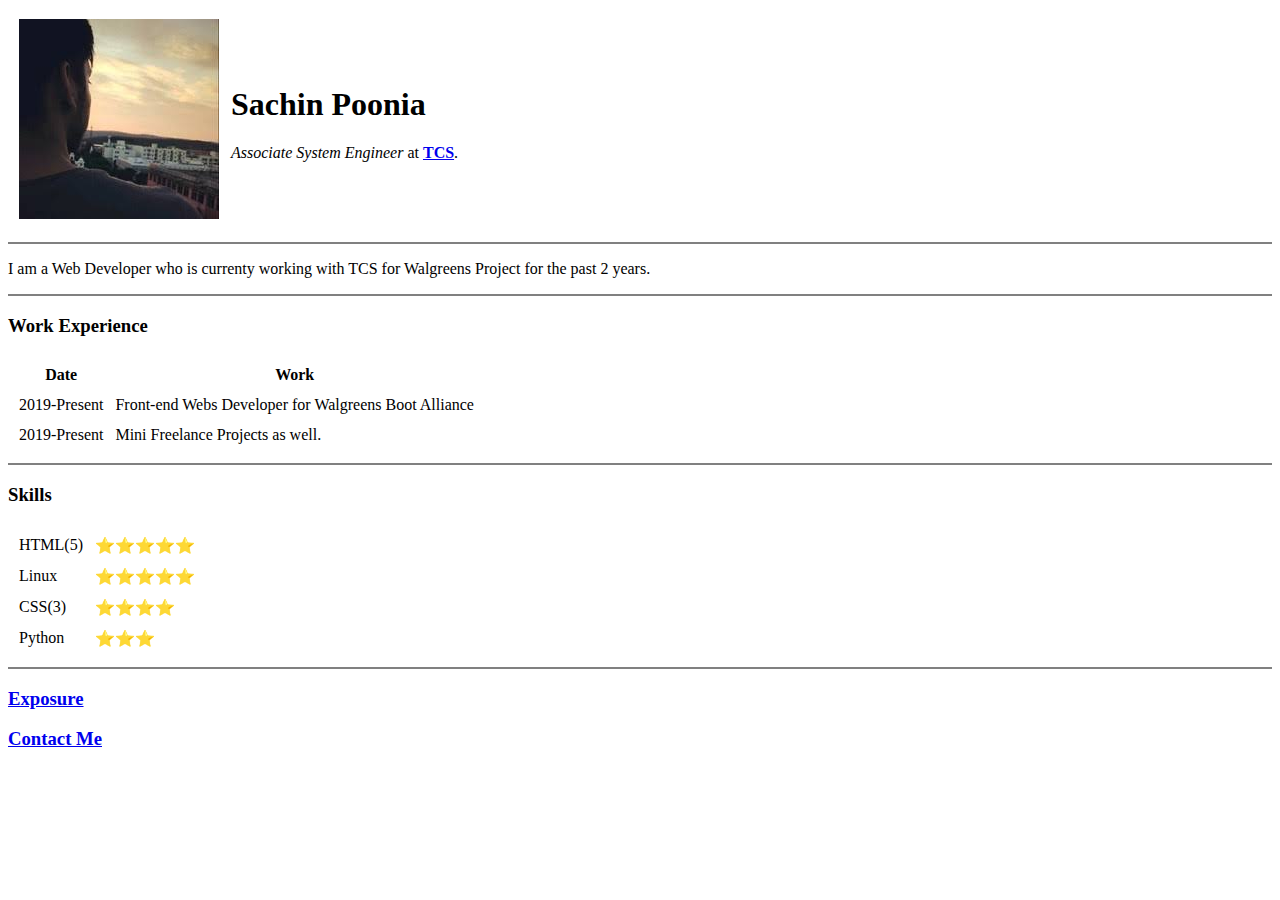
==== index.html @ d63f4b1d "Add files via upload" ====
<!DOCTYPE html>
<html lang="en" dir="ltr">
  <head>
    <meta charset="utf-8">
    <title>Sachin's Personal Site</title>
  </head>
  <body>
    <table cellspacing="10">
      <tr>
        <td><img src="download.jpg" alt="sachin's profile pic"></td>
        <td><h1>Sachin Poonia</h1>
        <p><em>Associate System Engineer</em> at <strong><a href="https://www.tcs.com/">TCS</a></strong>.</p>
      </tr>
    </table>
    <hr size="2" noshade>
      <p>I am a Web Developer who is currenty working with TCS for Walgreens Project for the past 2 years.</p>
      <hr size="2" noshade>
      <h3>Work Experience</h3>
    <table cellspacing="10">
      <thead>
        <th>Date</th>
        <th>Work</th>
      </thead>
      <tbody>
        <tr>
        <td>2019-Present</td>
        <td>Front-end Webs Developer for Walgreens Boot Alliance</td>
      </tr>
      <tr>
        <td>2019-Present</td>
        <td>Mini Freelance Projects as well.</td>
      </tr>
      </tbody>
    </table>
    <hr size="2" noshade>
    <h3>Skills</h3>
    <table  cellspacing="10">
          <tr>
            <td>HTML(5)</td>
            <td>⭐⭐⭐⭐⭐</td>
          </tr>
          <tr>
            <td>Linux</td>
            <td>⭐⭐⭐⭐⭐</td>
          </tr>
          <tr>
            <td>CSS(3)</td>
            <td>⭐⭐⭐⭐</td>
          </tr>
          <tr>
            <td>Python</td>
            <td>⭐⭐⭐</td>
          </tr>
          </table>
        <hr size="2" noshade>
    <h3><a href="Exposure.html">Exposure</a></h3>
    <h3><a href="Contact.html">Contact Me</a></h3>
  </body>
</html>
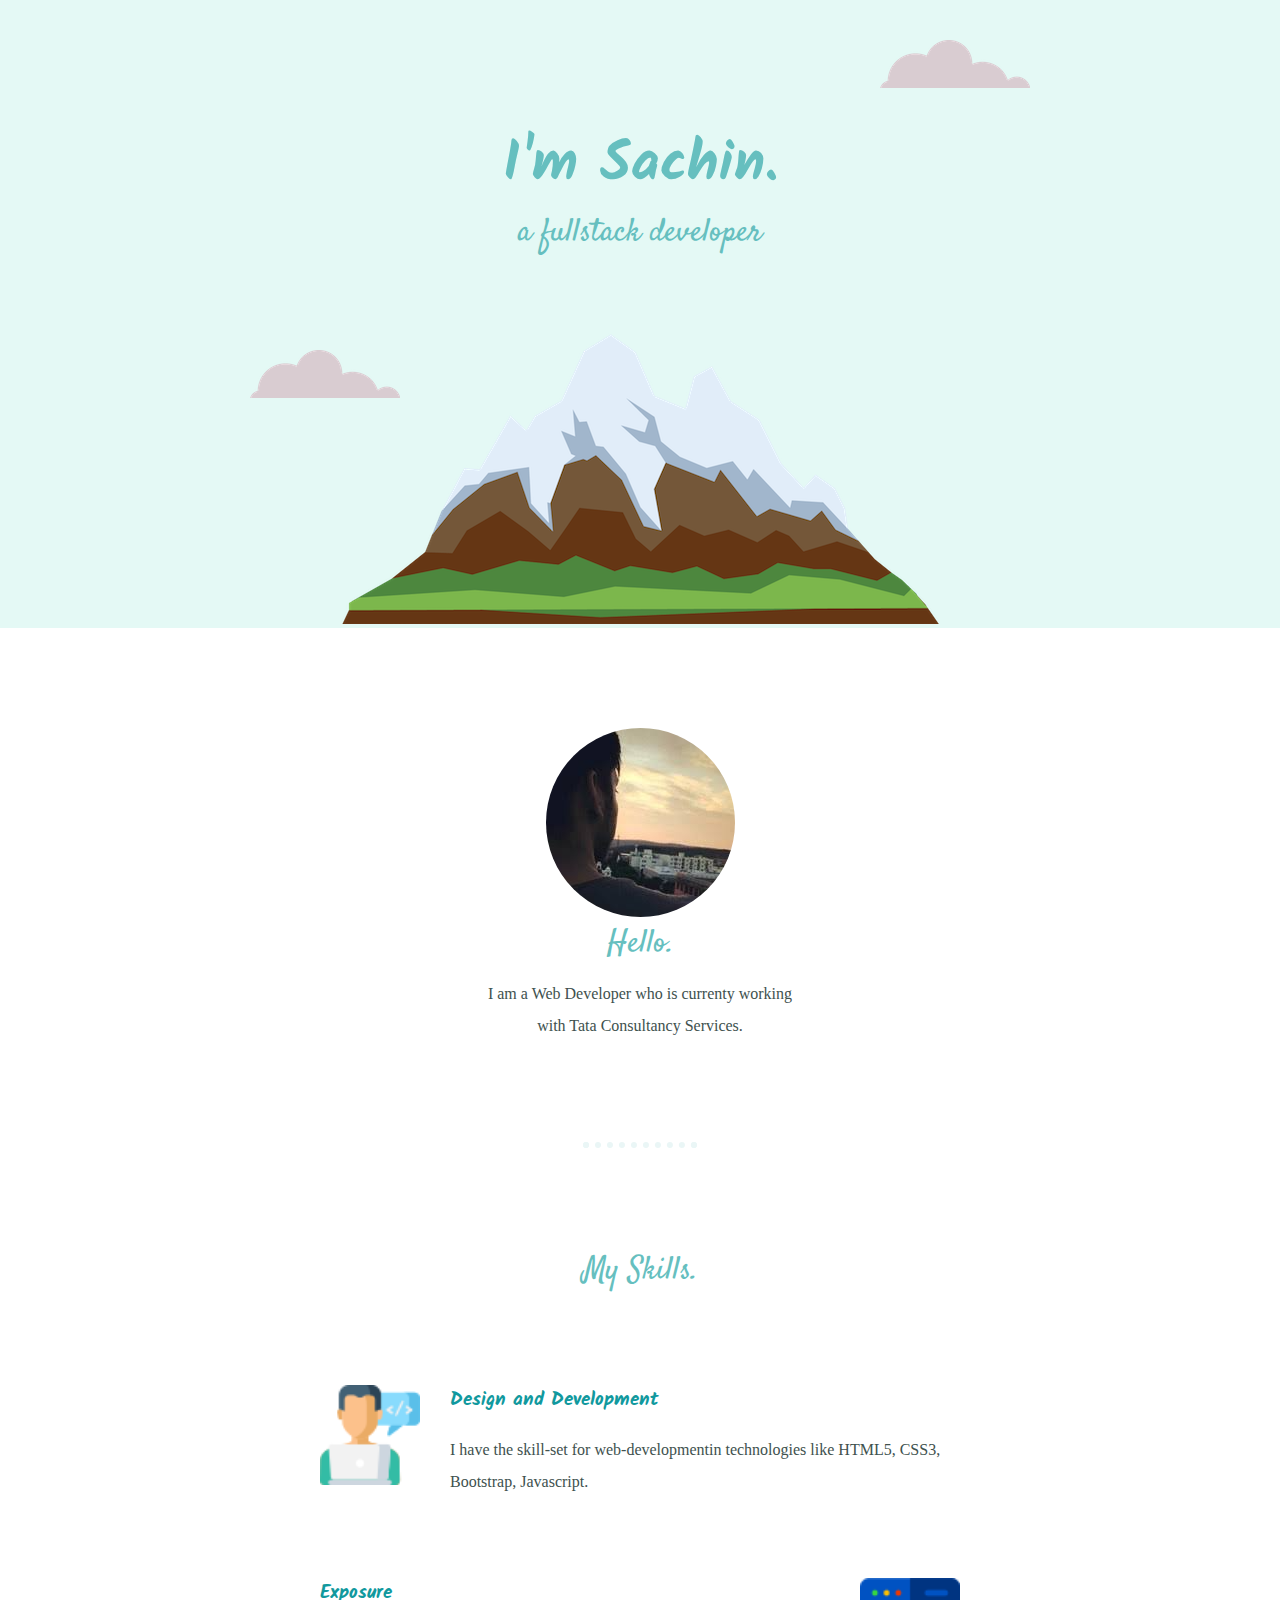
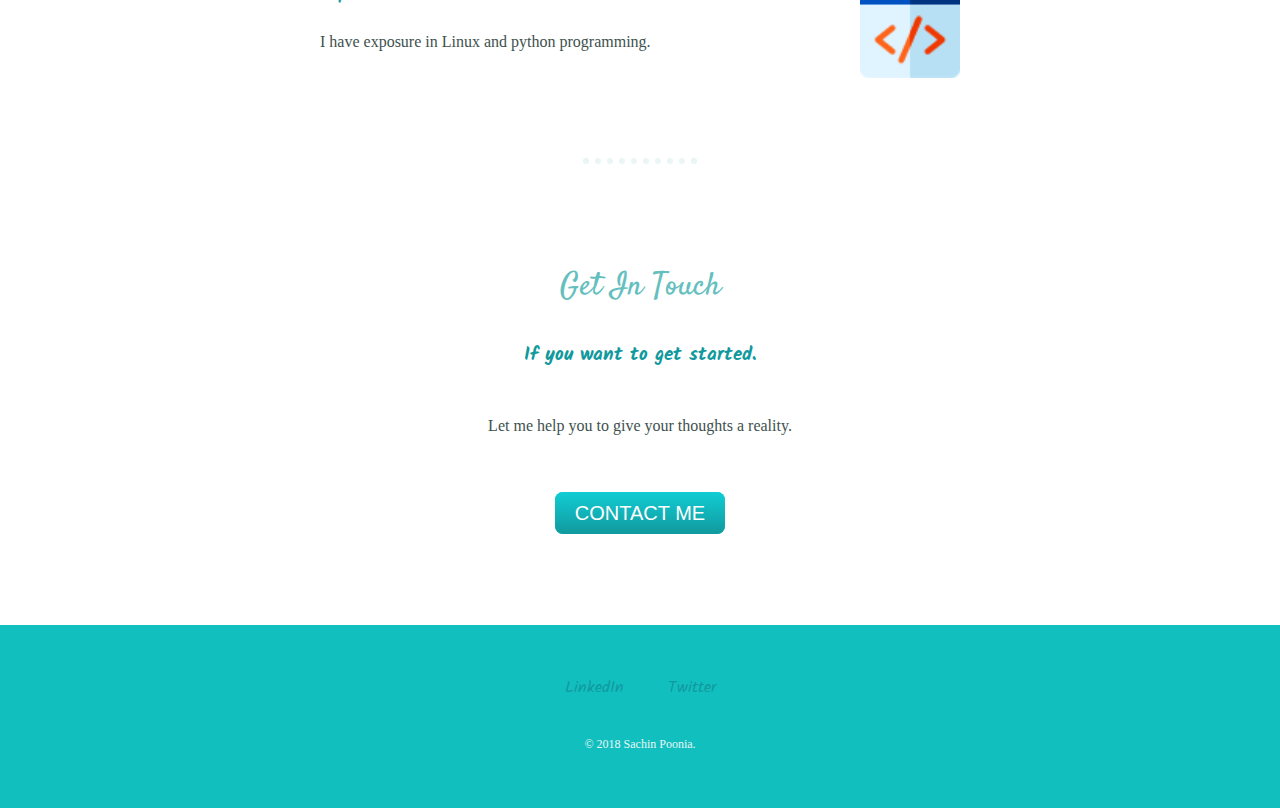
==== commit 2b696eec: "Add files via upload" ====
--- a/index.html
+++ b/index.html
@@ -2,58 +2,58 @@
 <html lang="en" dir="ltr">
   <head>
     <meta charset="utf-8">
-    <title>Sachin's Personal Site</title>
+    <title>Sachin Poonia</title>
+    <link rel="stylesheet" href="css/styles.css">
+    <link rel="icon" href="favicon.ico">
+    <link href="https://fonts.googleapis.com/css2?family=Kalam:wght@700&display=swap" rel="stylesheet">
+    <link href="https://fonts.googleapis.com/css2?family=Satisfy&display=swap" rel="stylesheet">
+
+
   </head>
   <body>
-    <table cellspacing="10">
-      <tr>
-        <td><img src="download.jpg" alt="sachin's profile pic"></td>
-        <td><h1>Sachin Poonia</h1>
-        <p><em>Associate System Engineer</em> at <strong><a href="https://www.tcs.com/">TCS</a></strong>.</p>
-      </tr>
-    </table>
-    <hr size="2" noshade>
-      <p>I am a Web Developer who is currenty working with TCS for Walgreens Project for the past 2 years.</p>
-      <hr size="2" noshade>
-      <h3>Work Experience</h3>
-    <table cellspacing="10">
-      <thead>
-        <th>Date</th>
-        <th>Work</th>
-      </thead>
-      <tbody>
-        <tr>
-        <td>2019-Present</td>
-        <td>Front-end Webs Developer for Walgreens Boot Alliance</td>
-      </tr>
-      <tr>
-        <td>2019-Present</td>
-        <td>Mini Freelance Projects as well.</td>
-      </tr>
-      </tbody>
-    </table>
-    <hr size="2" noshade>
-    <h3>Skills</h3>
-    <table  cellspacing="10">
-          <tr>
-            <td>HTML(5)</td>
-            <td>⭐⭐⭐⭐⭐</td>
-          </tr>
-          <tr>
-            <td>Linux</td>
-            <td>⭐⭐⭐⭐⭐</td>
-          </tr>
-          <tr>
-            <td>CSS(3)</td>
-            <td>⭐⭐⭐⭐</td>
-          </tr>
-          <tr>
-            <td>Python</td>
-            <td>⭐⭐⭐</td>
-          </tr>
-          </table>
-        <hr size="2" noshade>
-    <h3><a href="Exposure.html">Exposure</a></h3>
-    <h3><a href="Contact.html">Contact Me</a></h3>
+  <div class="top-container">
+    <img class="top-cloud"src="images/cloud.png" alt="cloud-img">
+    <h1>I'm Sachin.</h1>
+    <h2>a fullstack developer</h2>
+    <img class="bottom-cloud"src="images/cloud.png" alt="cloud-img">
+    <img src="images/mountain.png" alt="mountains-img">
+
+  </div>
+  <div class="middle-container">
+    <div class="profile">
+      <img src="images/profile.png" alt="sachin-profile">
+      <h2>Hello.</h2>
+      <p class="intro">I am a Web Developer who is currenty working with Tata Consultancy Services.</p>
+    </div>
+    <hr>
+    <div class="skills">
+      <h2>My Skills.</h2>
+      <div class="skill-row">
+        <img class="web-development" src="images/web-development.png" alt="development-png">
+        <h3>Design and Development</h3>
+        <p >I have the skill-set for web-developmentin technologies like HTML5, CSS3, Bootstrap, Javascript.</p>
+      </div>
+      <div class="skill-row">
+        <img class="skill" src="images/skill.png" alt="skill-png">
+        <h3>Exposure</h3>
+        <p>I have exposure in Linux and python programming.</p>
+      </div>
+    </div>
+    <hr>
+    <div class="contact-me">
+      <h2>Get In Touch</h2>
+      <h3>If you want to get started.</h3>
+      <p class="end-para">Let me help you to give your thoughts a reality.</p>
+      <a class="btn" href="mailto:sforsachin8@gmail.com">CONTACT ME</a>
+    </div>
+  </div>
+
+
+  <div class="bottom-container">
+    <a class="footer-link" href="https://www.linkedin.com/in/sachin-poonia-177a8b149/">LinkedIn</a>
+    <a class="footer-link" href="https://twitter.com/">Twitter</a>
+    <p class="footer-para">© 2018 Sachin Poonia.</p>
+  </div>
+
   </body>
 </html>
--- a/css/styles.css
+++ b/css/styles.css
@@ -0,0 +1,152 @@
+
+body{
+  margin: 0;
+  color:#40514E;
+  text-align: center;
+}
+
+
+hr{
+  border: dotted #EAF6F6 6px;
+  border-bottom: none;
+  width:8%;
+  margin: 100px auto;
+
+  }
+
+p{
+  line-height: 2;
+}
+
+
+h1{
+    color: #66BFBF;
+    margin: 0;
+    padding-top: 20px;
+    font-size: 3.5rem;
+    font-family: 'Kalam', cursive;
+
+}
+
+h2{
+  color: #66BFBF;
+  margin: 0;
+  font-family: 'Satisfy', cursive;
+  font-size: 2rem;
+  font-weight: normal;
+  padding-bottom: 10px;
+}
+
+h3{
+  color: #11999E;
+  font-family: 'Kalam', serif;
+}
+
+a{
+  color: #11999E;
+  font-family: 'Kalam', serif;
+  margin: 10px 20px;
+  text-decoration: none;
+
+}
+
+a:hover{
+  color:#EAF6F6;
+}
+.top-container{
+  margin:0;
+  background-color: #E4F9F5;
+  padding-top: 100px;
+  position: relative;
+  }
+
+  .top-cloud{
+    margin:0;
+    position: absolute;
+    right: 250px;
+    top:40px;
+
+  }
+  .bottom-cloud{
+    margin:0;
+  position: absolute;
+  left:250px;
+  bottom: 230px;
+  }
+
+  .intro{
+    width: 25%;
+    margin:auto;
+  }
+
+  .end-para{
+    width: 40%;
+    margin: 40px auto 60px;
+
+  }
+
+
+  .web-development{
+    height: 100px;
+    float: left;
+    margin-right: 30px;
+    width: auto;
+  }
+  .skill{
+    height: 100px;
+    width: auto;
+    float: right;
+    margin-left: 30px;
+  }
+
+.middle-container{
+  margin:100px 0;
+
+}
+
+.skill-row{
+  width: 50%;
+  margin:80px auto 80px auto;
+  text-align: left;
+
+}
+.bottom-container{
+  background-color: #11BFBF;
+  padding: 50px 0 20px;
+
+}
+
+
+
+.btn {
+  background: #11cdd4;
+  background-image: -webkit-linear-gradient(top, #11cdd4, #11999e);
+  background-image: -moz-linear-gradient(top, #11cdd4, #11999e);
+  background-image: -ms-linear-gradient(top, #11cdd4, #11999e);
+  background-image: -o-linear-gradient(top, #11cdd4, #11999e);
+  background-image: linear-gradient(to bottom, #11cdd4, #11999e);
+  -webkit-border-radius: 8;
+  -moz-border-radius: 8;
+  border-radius: 8px;
+  font-family: Arial;
+  color: #ffffff;
+  font-size: 20px;
+  padding: 10px 20px 10px 20px;
+  text-decoration: none;
+}
+
+.btn:hover {
+  background: #30e3cb;
+  background-image: -webkit-linear-gradient(top, #30e3cb, #2bc4ad);
+  background-image: -moz-linear-gradient(top, #30e3cb, #2bc4ad);
+  background-image: -ms-linear-gradient(top, #30e3cb, #2bc4ad);
+  background-image: -o-linear-gradient(top, #30e3cb, #2bc4ad);
+  background-image: linear-gradient(to bottom, #30e3cb, #2bc4ad);
+  text-decoration: none;
+}
+
+.footer-para{
+  color: #EAF6F6;
+  font-size: 0.75rem;
+  padding: 20px 0;
+}
